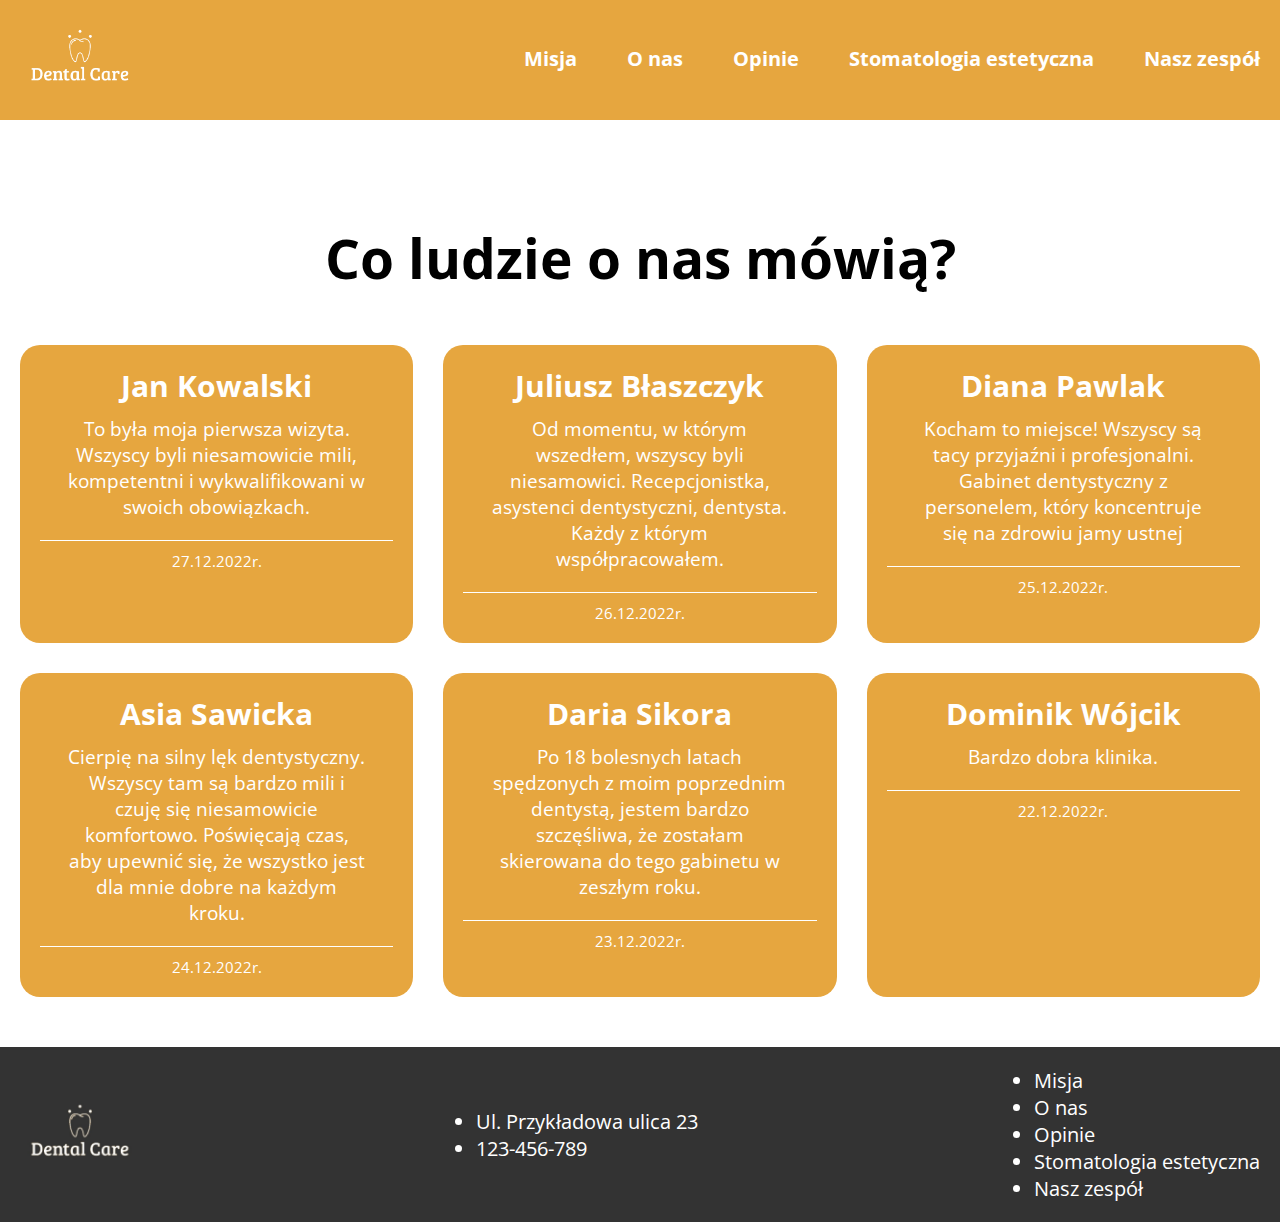
==== opinions.html @ fb159c19 "website template" ====
<!DOCTYPE html>
<html lang="pl">
<title>Strona o tematyce dentystycznej</title>
<meta charset="UTF-8">
<meta name="viewport" content="width=device-width,initial-scale=1">
<meta name="description" content="To jest podstawowa strona o tematyce dentystycznej.">
<link rel="preconnect" href="https://fonts.googleapis.com">
<link rel="preconnect" href="https://fonts.gstatic.com" crossorigin>
<link href="https://fonts.googleapis.com/css2?family=Open+Sans:wght@300&display=swap" rel="stylesheet">
<link rel="stylesheet" href="style.css">
<link rel="stylesheet" href="https://cdnjs.cloudflare.com/ajax/libs/font-awesome/6.2.1/css/all.min.css">
<script src="app.js"></script>

<body>
    <div class="main">
        <header class="main-header">
            <div class="main-header__content">
                <div class="main-header__logo">
                    <img src="assets/header/logo.png" alt="Logo Dental Care">
                </div>
                <nav class="main-header__nav js-nav">
                    <ul>
                        <li class="js-nav-item"><a href="index.html#mission" target="_blank"><span>Misja</span></a></li>
                        <li class="js-nav-item"><a href="index.html#about-us" target="_blank"><span>O nas</span></a></li>
                        <li class="js-nav-item"><a href="#"><span>Opinie</span></a></li>
                        <li class="js-nav-item"><a href="index.html#aesthetic-dentistry" target="_blank"><span>Stomatologia estetyczna</span></a></li>
                        <li class="js-nav-item"><a href="contact.html" target="_blank"><span>Nasz zespół</span></a></li>
                        
                    </ul>
                </nav>
                <button class="main-header__collapse-btn js-collapse"></button>
            </div>
        </header>
        <section class="opinions">
            <div class="opinions__wrapper">
                <h1 class="opinions__title">Co ludzie o nas mówią?</h1>
                <div class="opinions__boxes">
                    <div class="opinions__box">
                        <h2 class="opinions__box-name">Jan Kowalski</h2>
                        <p class="opinions__box-opinion">To była moja pierwsza wizyta. Wszyscy byli niesamowicie mili, kompetentni i wykwalifikowani w swoich obowiązkach. </p>
                        <div class="opinions__box-separator"></div>
                        <div class="opinions__box-date">27.12.2022r.</div>
                    </div>

                    <div class="opinions__box">
                        <h2 class="opinions__box-name">Juliusz Błaszczyk</h2>
                        <p class="opinions__box-opinion">Od momentu, w którym wszedłem, wszyscy byli niesamowici. Recepcjonistka, asystenci dentystyczni, dentysta. Każdy z którym współpracowałem.</p>
                        <div class="opinions__box-separator"></div>
                        <div class="opinions__box-date">26.12.2022r.</div>
                    </div>

                    <div class="opinions__box">
                        <h2 class="opinions__box-name">Diana Pawlak</h2>
                        <p class="opinions__box-opinion">Kocham to miejsce! Wszyscy są tacy przyjaźni i profesjonalni. Gabinet dentystyczny z personelem, który koncentruje się na zdrowiu jamy ustnej</p>
                        <div class="opinions__box-separator"></div>
                        <div class="opinions__box-date">25.12.2022r.</div>
                    </div>

                    <div class="opinions__box">
                        <h2 class="opinions__box-name">Asia Sawicka</h2>
                        <p class="opinions__box-opinion">Cierpię na silny lęk dentystyczny. Wszyscy tam są bardzo mili i czuję się niesamowicie komfortowo. Poświęcają czas, aby upewnić się, że wszystko jest dla mnie dobre na każdym kroku.</p>
                        <div class="opinions__box-separator"></div>
                        <div class="opinions__box-date">24.12.2022r.</div>
                    </div>

                    <div class="opinions__box">
                        <h2 class="opinions__box-name">Daria Sikora</h2>
                        <p class="opinions__box-opinion">Po 18 bolesnych latach spędzonych z moim poprzednim dentystą, jestem bardzo szczęśliwa, że ​​zostałam skierowana do tego gabinetu w zeszłym roku.</p>
                        <div class="opinions__box-separator"></div>
                        <div class="opinions__box-date">23.12.2022r.</div>
                    </div>

                    <div class="opinions__box">
                        <h2 class="opinions__box-name">Dominik Wójcik</h2>
                        <p class="opinions__box-opinion">Bardzo dobra klinika.</p>
                        <div class="opinions__box-separator"></div>
                        <div class="opinions__box-date">22.12.2022r.</div>
                    </div>
                </div>
            </div>
        </section>
        <footer class="footer">
            <div class="main-header__logo">
                <img src="assets/footer/logo.jpg" alt="Logo Dental Care">
            </div>
            <ul>
                <li>Ul. Przykładowa ulica 23</li>
                <li>123-456-789</li>
            </ul>
            <ul>
                <li><a href="index.html#mission" target="_blank"><span>Misja</span></a></li>
                <li><a href="index.html#about-us" target="_blank"><span>O nas</span></a></li>
                <li><a href="#"><span>Opinie</span></a></li>
                <li><a href="index.html#aesthetic-dentistry" target="_blank"><span>Stomatologia estetyczna</span></a></li>
                <li><a href="contact.html" target="_blank"><span>Nasz zespół</span></a></li>
            </ul>
        </footer>
    </div>
</body>

</html>
---- style.css ----
* {
    margin: 0;
    padding: 0;
    box-sizing: border-box;
}

html {
    scroll-behavior: smooth;
    font-size: 62.5%;
    background: #FFFFFF;
    font-family: 'Open Sans', sans-serif;
}

img {
    display: block;
    width: 100%;
    height: 100%;
}

.main-header {
    color: #fff;
    width: 100%;
    padding: 0;
    z-index: 1000;
    position: sticky;
    top: 0;
    background: #e6a63f;
}

.main-header__logo {
    max-width: 120px;
}

.main-header__content {
    display: flex;
    justify-content: space-between;
    align-items: center;
    margin: 0 auto;
    max-width: 1500px;
    padding: 0 20px;
}


.main-header__nav {
    position: absolute;
    width: 100%;
    left: 0;
    top: 119px;
    background: #e6a63f;
    display: none;
}

.main-header__nav.active {
    display: block;
    height: calc(100vh - 80px);
}

.main-header__collapse-btn {
    display: block;
    position: absolute;
    right: 20px;
    top: 36px;
    width: 40px;
    height: 40px;
    padding: 0;
    margin: 0;
    cursor: pointer;
    background: transparent;
    border: 0;
    border-radius: 4px;
}

.main-header__collapse-btn:before, .main-header__collapse-btn:after {
    content: "";
    display: block;
    position: absolute;
    background: #fff;
    width: 100%;
    height: 3px;
    left: 0;
    transition: all .35s;
}

.main-header__collapse-btn:before {
    top: 16px;
}

.main-header__collapse-btn:after {
    top: 31px;
}

.main-header__collapse-btn.active:before {
    transform: translateY(2px) rotate(45deg);
}

.main-header__collapse-btn.active:after {
    transform: translateY(-13px) rotate(-45deg);
}

.main-header__nav ul {
    display: flex;
    column-gap: 50px;
    position: relative;
    top: 0;
    box-shadow: none;
    width: 100%;
    text-align: center;
    padding: 20px 0;
    list-style-type: none;
}

.main-header__nav.active ul {
    flex-flow: column;
    row-gap: 50px;
}

.main-header__nav ul li {
    font-size: 2rem;
    font-weight: 700;
    cursor: pointer;
    position: relative;
    padding-bottom: 3px;
}

.main-header__nav ul li a {
    color: #FFFFFF;
    text-decoration: none;
}

.main-header__nav ul li a > span:before {
    content: "";
    display: block;
    width: 0;
    position: absolute;
    left: 0;
    bottom: 0;
    height: 2px;
    background: #FFFFFF;
    transition: width .2s
}

.main-header__nav ul li a:hover > span:before {
   width: 100%;
}

.masthead {
    padding: 0 20px;
    margin-top: 100px;
}

.masthead__wrapper {
    display: flex;
    flex-flow: wrap;
    row-gap: 50px;
    align-items: center;
    justify-content: space-around;
}

.masthead__content ul {
    padding: 0;
    margin: 0;
    list-style-type: none;
    display: flex;
    flex-flow: column;
    row-gap: 10px;
    margin-top: 30px;
}

.masthead__content ul li {
    font-size: 2rem;
    display: flex;
    justify-content: flex-start;
    align-items: center;
    column-gap: 10px;
}

.masthead__content ul li i{
    width: 25px;
}

.masthead__introduction, .about-us__introduction {
    font-size: 2.5rem;
}

.masthead__brand-name, .about-us__title, .opinions__title, .contact__title, .aesthetic-dentistry__title {
    font-size: 3.5rem;
}

.masthead__img {
    max-width: 700px;
    width: 100%;
}

.masthead__btn, .aesthetic-dentistry__btn {
    margin-top: 50px;
    border: 1px solid #e6a63f;
    padding: 20px;
    border-radius: 20px;
    font-weight: 800;
    cursor: pointer;
    text-align: center;
    transition: all 0.5s;
}

.masthead__btn:hover, .aesthetic-dentistry__btn:hover {
   background: #e6a63f;
   transition: all 0.5s;
}

.masthead__btn:hover > span, .aesthetic-dentistry__btn:hover > span {
    color: #FFFFFF;
    transition: all 0.5s;
 }

.masthead__btn span, .aesthetic-dentistry__btn span {
    color: #e6a63f;
    font-size: 2.5rem;
    transition: all 0.5s;
}

.boxes {
    margin-top: 100px;
}

.boxes__wrapper {
    display: flex;
    justify-content: center;
    column-gap: 50px;
    row-gap: 30px;
    flex-flow: wrap;
    padding: 0 20px;
}

.boxes__box {
    max-width: 300px;
    height: 100%;
    background: #e6a63f;
    color: #FFFFFF;
    border-radius: 10px;
    text-align: center;
    padding: 10px 20px;
}

.boxes__box-number {
    font-size: 5.5rem;
    font-weight: 700;
}

.boxes__box-title {
    font-size: 2rem;
    margin: 15px 0;
    font-weight: 700;
}

.boxes__box-description {
    font-size: 1.7rem;
    margin-bottom: 10px;
}

.boxes__box-read-more {
    font-size: 1.7rem;
    text-decoration: underline;
    cursor: pointer;
}

.boxes__box-details {
    display: none;
    margin-top: 20px;
    font-size: 1.5rem;
}

.boxes__box-details p {
    font-size: 0.7rem;
}

.boxes__box-details.active {
    display: block;
}

.mission {
    margin-top: 100px;
}

.mission__wrapper {
    padding: 0 20px;
}

.mission__title {
    text-align: center;
    font-size: 4rem;
    font-weight: 700;
}

.mission__boxes {
    display: grid;
    grid-template-columns: 1fr;
    justify-items: center;
    row-gap: 50px;
    margin-top: 50px;
    color: #999999;
}

.mission__box {
    max-width: 550px;
    width: 100%;
    padding: 20px;
}

.mission__box-title {
    font-size: 3.5rem;
    color: #e6a63f;
    text-align: center;
}

.mission__box-description {
    font-size: 2rem;
    text-align: center;
}

.about-us {
    background: #e2dde1;
    margin-top: 100px;
}

.about-us__wrapper {
    display: flex;
    flex-flow: column;
    justify-content: center;
    align-items: center;
    padding: 20px;
    row-gap: 50px;
}

.about-us__content {
    max-width: 660px;
}

.about-us__text {
    display: flex;
    flex-flow: column;
    column-gap: 30px;
    row-gap: 50px;
    margin-top: 30px;
}

.about-us__text p {
    font-size: 2rem;
}

.about-us__img {
    max-width: 700px;
    width: 100%;
}

.opinions {
    margin-top: 100px;
}

.opinions__wrapper {
    padding: 0 20px;
}

.opinions__title {
    text-align: center;
}

.opinions__boxes {
    display: grid;
    grid-gap: 30px;
    grid-template-columns: 1fr;
    justify-items: center;
    max-width: 1300px;
    margin: 50px auto;
}

.opinions__box {
    max-width: 400px;
    width: 100%;
    background: #e6a63f;
    padding: 20px;
    border-radius: 20px;
    text-align: center;
    color: #FFFFFF;
}

.opinions__box-name {
    font-size: 3rem;
}

.opinions__box-opinion {
    font-size: 1.9rem;
    max-width: 300px;
    margin: 10px auto 0;
}

.opinions__box-separator {
    background: #FFFFFF;
    width: 100%;
    height: 1px;
    margin-top: 20px;
}

.opinions__box-date {
    margin-top: 10px;
    font-size: 1.5rem;
}

.contact {
    margin-top: 50px;
}

.contact__title {
    text-align: center;
}

.contact__wrapper {
    display: flex;
    justify-content: center;
    max-width: 650px;
    border-radius: 25px;
    background: #e6a63f;
    margin: 50px auto;
    padding: 50px 0;
}

.form__input {
    display: flex;
    flex-flow: column;
    margin: 20px 0;
    padding: 0 20px;
}

.form__input label {
    font-size: 3rem;
}

.form__input input, .form__input textarea {
    background: none;
    padding: 15px 0;
    border: none;
    border-bottom: 1px solid #fff;
    width: 100%;
}

textarea:focus, input:focus{
    outline: none;
}

::placeholder { /* Chrome, Firefox, Opera, Safari 10.1+ */
    color: #000;
  }

textarea, input {
    font-family: 'Open Sans', sans-serif;
}

input[type=submit] {
    border: none;
    padding: 20px 50px;
    text-align: center;
    width: 100%;
    max-width: 150px;
    margin: 50px auto 0;
    display: flex;
    justify-content: center;
    background: #e6a63f;
    align-items: center;
    outline: 1px solid #000;
    border-radius: 20px;
    color: #fff;
    font-size: 2rem;
    cursor: pointer;
    font-weight: bold;
    transition: all 0.5s;
}

input[type=submit]:hover {
    background-color: #fff;
    color: #e6a63f;
    outline: none;
    transition: all 0.5s;
}

.aesthetic-dentistry__wrapper {
    display: flex;
    justify-content: center;
    align-items: center;
    column-gap: 70px;
    padding: 0 20px;
    flex-flow: wrap;
}

.aesthetic-dentistry__text {
    max-width: 660px;
    font-size: 2rem;
    margin-top: 30px;
}

.aesthetic-dentistry__text p{
    font-size: 0.8rem;
}


.aesthetic-dentistry__img {
    max-width: 700px;
    width: 100%;
}

.aesthetic-dentistry__btn {
    max-width: 300px;
}

.footer {
    background: #333;
    color: #fff;
    display: flex;
    font-size: 2rem;
    display: flex;
    justify-content: space-between;
    align-items: center;
    padding: 20px;
    flex-flow: column;
    row-gap: 50px;
}

.footer ul li a {
  color: #fff;
  text-decoration: none;
}

@media(min-width: 700px) {
    .opinions__boxes {
        grid-template-columns: 1fr 1fr;
    }
}

@media(min-width: 768px) {
    .masthead__introduction, .about-us__introduction {
        font-size: 3.5rem;
    }
    
    .masthead__brand-name, .about-us__title, .opinions__title, .contact__title, .aesthetic-dentistry__title {
        font-size: 5.5rem;
    }
    .masthead__content ul li {
        font-size: 2.5rem;
    }
    .mission__title {
        font-size: 5rem;
    }
    .mission__boxes {
        grid-template-columns: 1fr 1fr;
    }
    .mission__box-title, .mission__box-description  {
        text-align: left;
    }
    .about-us__text {
        flex-flow: row;;
    }
    .footer {
        flex-flow: row;
    }
}

@media(min-width: 900px) {
    .main-header__nav {
        position: relative;
        top: 0;
        width: auto;
        display: block;
    }
    .main-header__collapse-btn {
        display: none;
    }

    @media(min-width: 1000px) {
        .about-us__wrapper {
            flex-flow: row;
        }
    }
}

@media(min-width: 1024px) {
    .opinions__boxes {
        grid-template-columns: 1fr 1fr 1fr;
    }
}
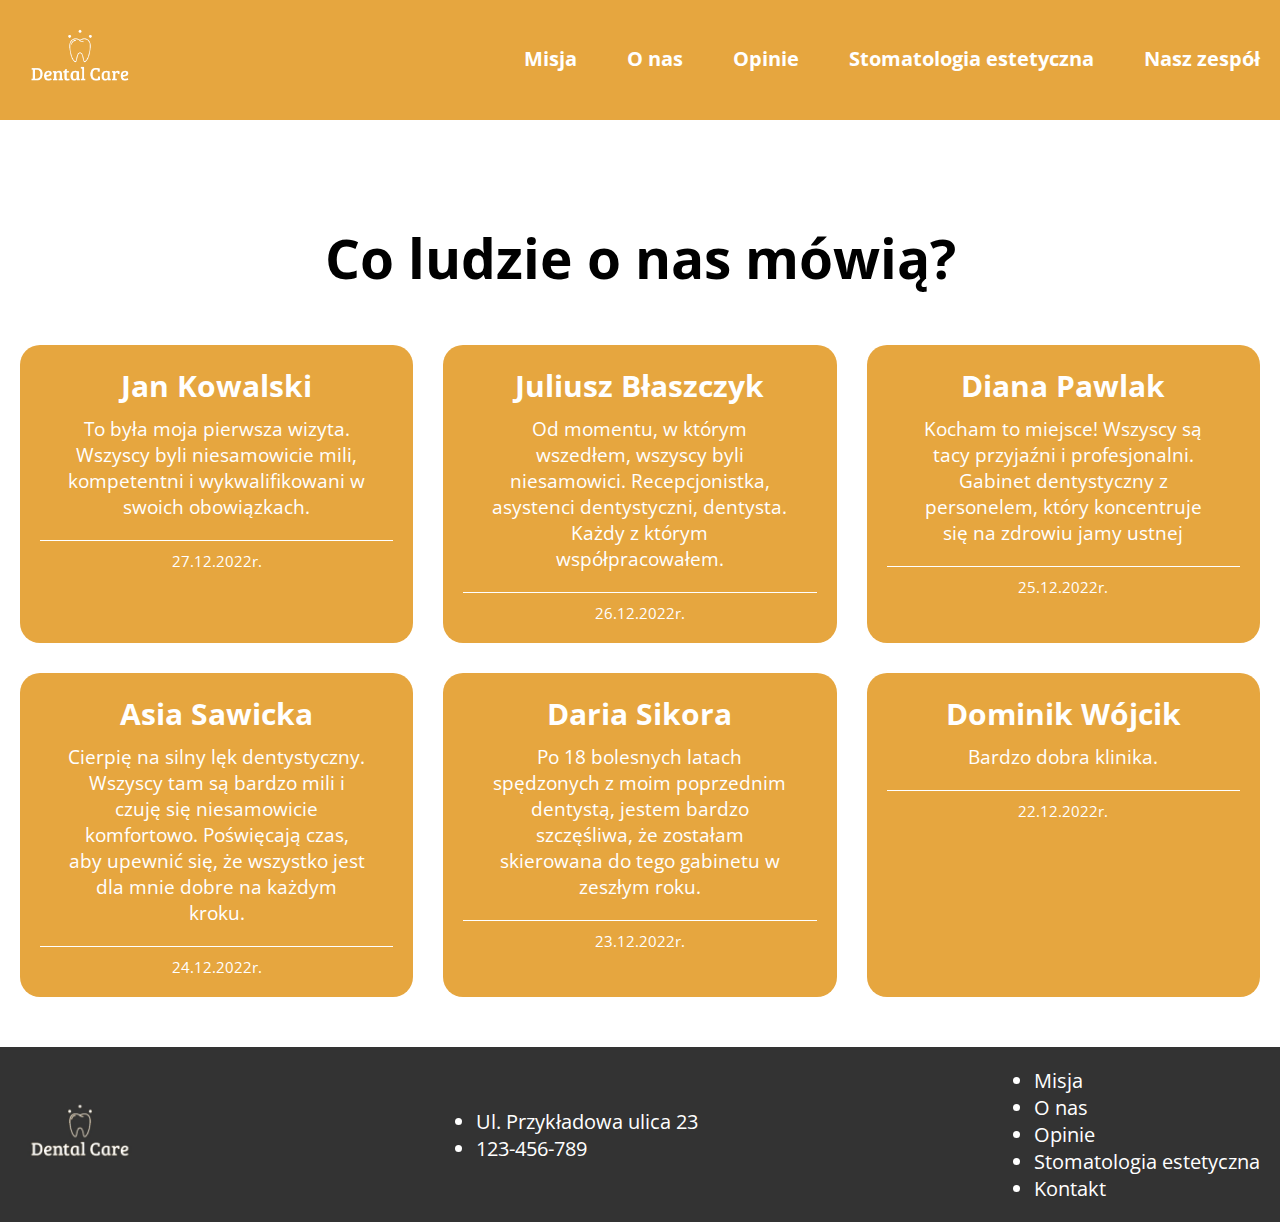
==== commit 64380c00: "replace item in opinions subpage" ====
--- a/opinions.html
+++ b/opinions.html
@@ -92,7 +92,7 @@
                 <li><a href="index.html#about-us" target="_blank"><span>O nas</span></a></li>
                 <li><a href="#"><span>Opinie</span></a></li>
                 <li><a href="index.html#aesthetic-dentistry" target="_blank"><span>Stomatologia estetyczna</span></a></li>
-                <li><a href="contact.html" target="_blank"><span>Nasz zespół</span></a></li>
+                <li><a href="contact.html" target="_blank"><span>Kontakt</span></a></li>
             </ul>
         </footer>
     </div>
